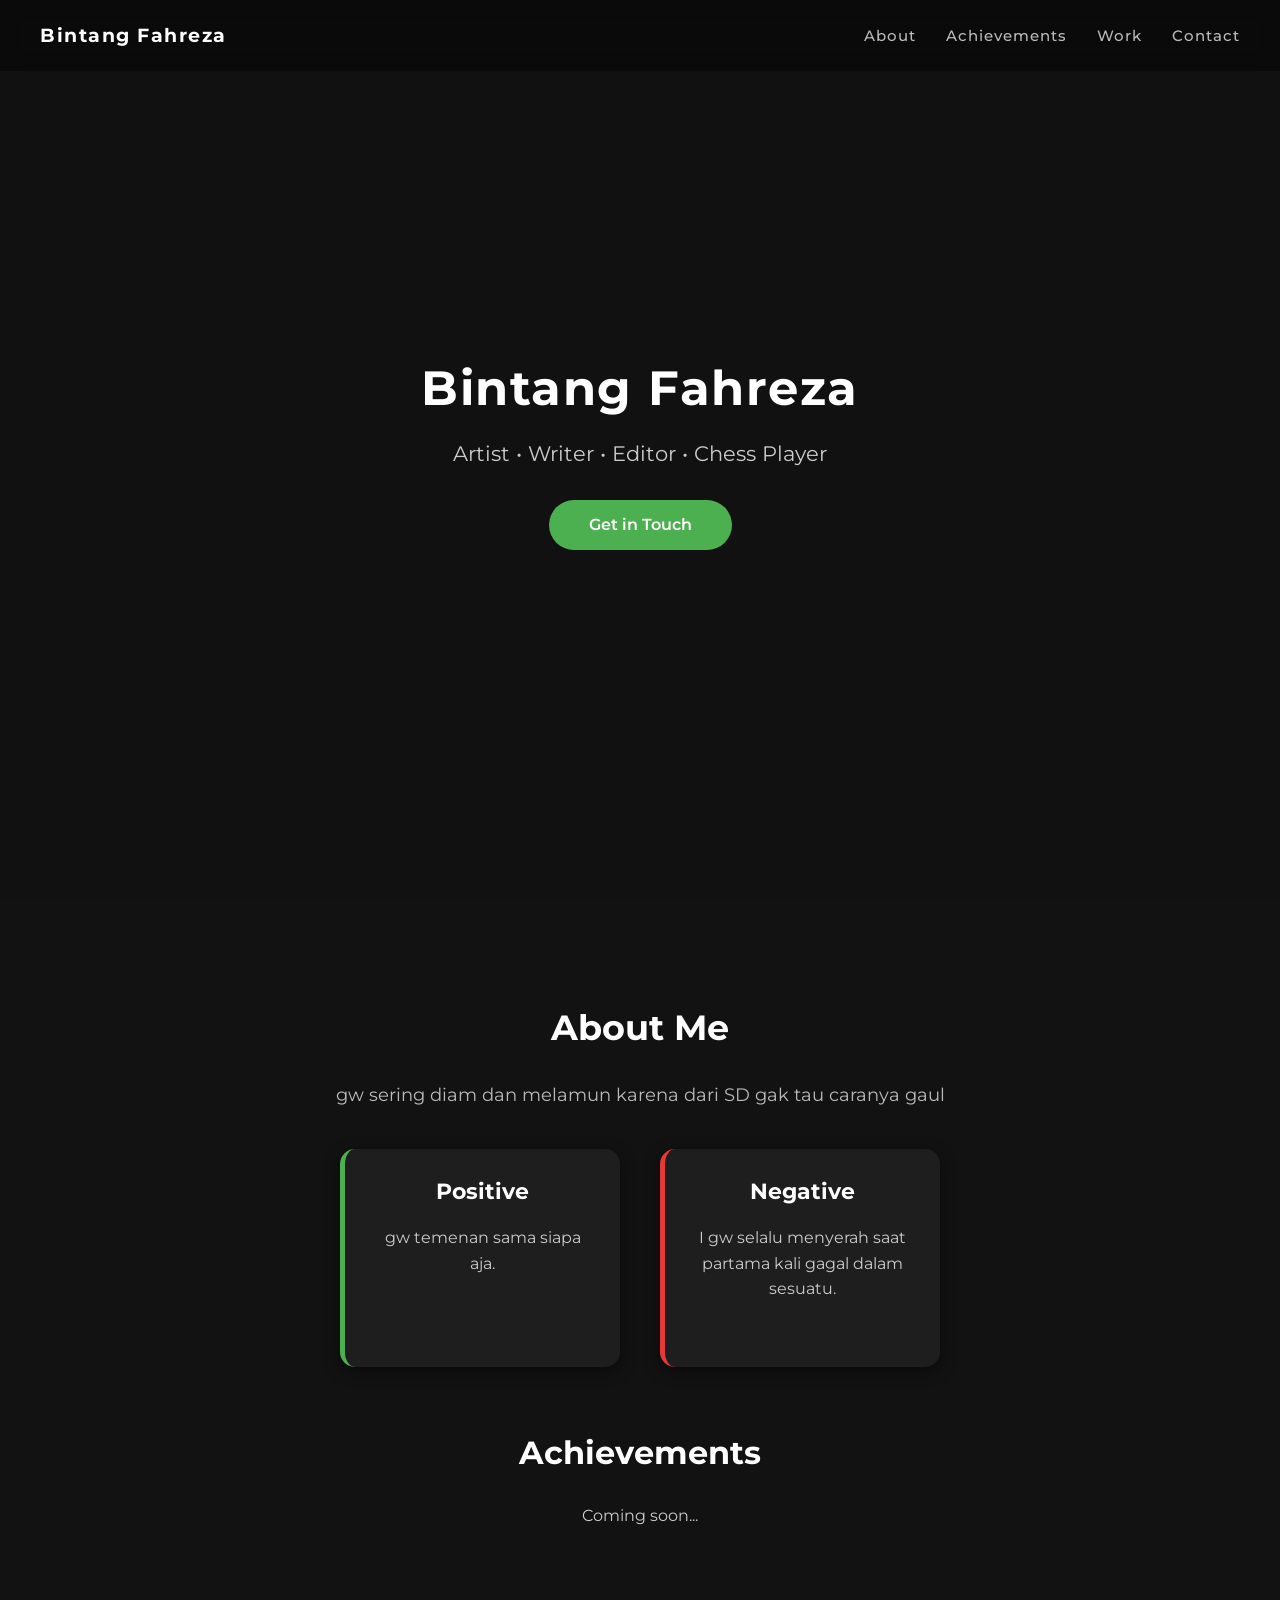
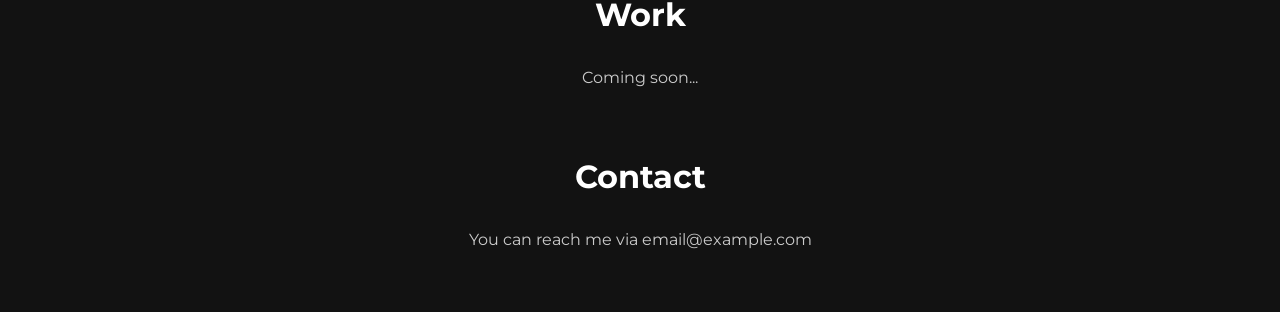
==== index.html @ e03761ab "Add files via upload" ====
<!DOCTYPE html>
<html lang="en">
<head>
  <meta charset="UTF-8" />
  <meta name="viewport" content="width=device-width, initial-scale=1" />
  <title>Bintang Fahreza</title>
  <link rel="stylesheet" href="styles.css" />
</head>
<body>

<header class="navbar">
  <a href="#" class="nav-logo" aria-label="Homepage">Bintang Fahreza</a>
  <nav>
    <ul class="nav-links" role="menubar">
      <li role="none"><a role="menuitem" href="#about">About</a></li>
      <li role="none"><a role="menuitem" href="#achievements">Achievements</a></li>
      <li role="none"><a role="menuitem" href="#work">Work</a></li>
      <li role="none"><a role="menuitem" href="#contact">Contact</a></li>
    </ul>
  </nav>
</header>

<div class="hero">
  <div class="parallax-bg" id="parallax"></div>
  <div class="overlay"></div>
  <div class="hero-text">
    <h1>Bintang Fahreza</h1>
    <p>Artist • Writer • Editor • Chess Player</p>
    <a href="#contact" class="btn">Get in Touch</a>
  </div>
</div>

<section id="about" class="about">
  <h2>About Me</h2>
  <p>gw sering diam dan melamun karena dari SD gak  tau caranya gaul</p>

  <div class="flags">
    <div class="flag green">
      <h3>Positive</h3>
      <p>gw temenan sama siapa aja.</p>
    </div>
    <div class="flag red">
      <h3>Negative</h3>
      <p>I gw selalu menyerah saat partama kali gagal dalam sesuatu.</p>
    </div>
  </div>
</section>

<!-- Add these sections as placeholders -->
<section id="achievements" class="achievements">
  <h2>Achievements</h2>
  <p>Coming soon...</p>
</section>

<section id="work" class="work">
  <h2>Work</h2>
  <p>Coming soon...</p>
</section>

<section id="contact" class="contact">
  <h2>Contact</h2>
  <p>You can reach me via email@example.com</p>
</section>

<script src="script.js"></script>
</body>
</html>
---- styles.css ----
@import url('https://fonts.googleapis.com/css2?family=Montserrat:wght@400;700&display=swap');

* {
  margin: 0;
  padding: 0;
  box-sizing: border-box;
}

html {
  scroll-behavior: smooth;
}

body {
  font-family: 'Montserrat', sans-serif;
  background: #121212;
  color: #e0e0e0;
  line-height: 1.6;
}

h1, h2, h3 {
  font-weight: 700;
  color: #ffffff;
}

.navbar {
  position: fixed;
  top: 0;
  left: 0;
  width: 100%;
  padding: 20px 40px;
  display: flex;
  align-items: center;
  justify-content: space-between;
  background: rgba(0, 0, 0, 0.4);
  backdrop-filter: blur(10px);
  z-index: 999;
}

.nav-logo {
  font-size: 1.2rem;
  letter-spacing: 1.5px;
  color: #ffffff;
  font-weight: 700;
  text-decoration: none;
}

.nav-links {
  list-style: none;
  display: flex;
  gap: 30px;
}

.nav-links a {
  color: #bbbbbb;
  text-decoration: none;
  font-size: 0.95rem;
  letter-spacing: 1px;
  transition: color 0.3s ease;
  font-weight: 500;
}

.nav-links a:hover,
.nav-links a:focus {
  color: #4caf50;
  outline: none;
}

/* Hero section */
.hero {
  height: 100vh;
  position: relative;
  display: flex;
  align-items: center;
  justify-content: center;
  text-align: center;
  padding: 0 20px;
  overflow: hidden;
}

.parallax-bg {
  position: absolute;
  top: 0;
  left: 0;
  width: 100%;
  height: 100%;
  background-image: url('https://uploads.onecompiler.io/44jb4d2kt/44jb77mqy/WhatsApp%20Image%202026-04-04%20at%2009.27.36.jpeg');
  background-size: cover;
  background-position: center;
  will-change: transform;
  z-index: -2;
  filter: brightness(0.6);
  transition: transform 0.3s ease-out;
}

.overlay {
  position: absolute;
  top: 0;
  left: 0;
  width: 100%;
  height: 100%;
  background: rgba(18, 18, 18, 0.7);
  z-index: -1;
}

.hero-text {
  color: #fff;
  max-width: 700px;
}

.hero-text h1 {
  font-size: 3rem;
  margin-bottom: 10px;
  letter-spacing: 1.5px;
}

.hero-text p {
  font-size: 1.3rem;
  margin-bottom: 30px;
  color: #cccccc;
}

/* Button */
.btn {
  background-color: #4caf50;
  color: white;
  padding: 12px 40px;
  border-radius: 30px;
  text-decoration: none;
  font-weight: 600;
  font-size: 1rem;
  transition: background-color 0.3s ease;
  display: inline-block;
}

.btn:hover,
.btn:focus {
  background-color: #388e3c;
  outline: none;
}

/* About section */
.about {
  max-width: 900px;
  margin: 100px auto 60px;
  padding: 0 20px;
  text-align: center;
}

.about h2 {
  font-size: 2.2rem;
  margin-bottom: 25px;
  color: #fff;
}

.about p {
  font-size: 1.1rem;
  margin-bottom: 40px;
  color: #bbb;
}

/* Flags section */
.flags {
  display: flex;
  flex-wrap: wrap;
  justify-content: center;
  gap: 40px;
}

.flag {
  background-color: #1e1e1e;
  border-radius: 15px;
  padding: 25px 30px;
  width: 280px;
  box-shadow: 0 4px 15px rgba(0,0,0,0.5);
  transition: transform 0.3s ease;
}

.flag:hover,
.flag:focus-within {
  transform: translateY(-6px);
}

.flag h3 {
  margin-bottom: 15px;
  font-size: 1.4rem;
}

.flag p {
  font-size: 1rem;
  color: #ccc;
}

/* Color variations */
.flag.green {
  border-left: 5px solid #4caf50;
}

.flag.red {
  border-left: 5px solid #e53935;
}

/* Other sections placeholder styling */
.achievements, .work, .contact {
  max-width: 800px;
  margin: 60px auto;
  padding: 0 20px;
  color: #ccc;
  text-align: center;
}

.achievements h2, .work h2, .contact h2 {
  margin-bottom: 25px;
  color: #fff;
  font-size: 2rem;
}

/* Responsive */
@media (max-width: 760px) {
  .nav-links {
    gap: 18px;
  }

  .hero-text h1 {
    font-size: 2.4rem;
  }
  
  .flags {
    flex-direction: column;
    align-items: center;
  }
}
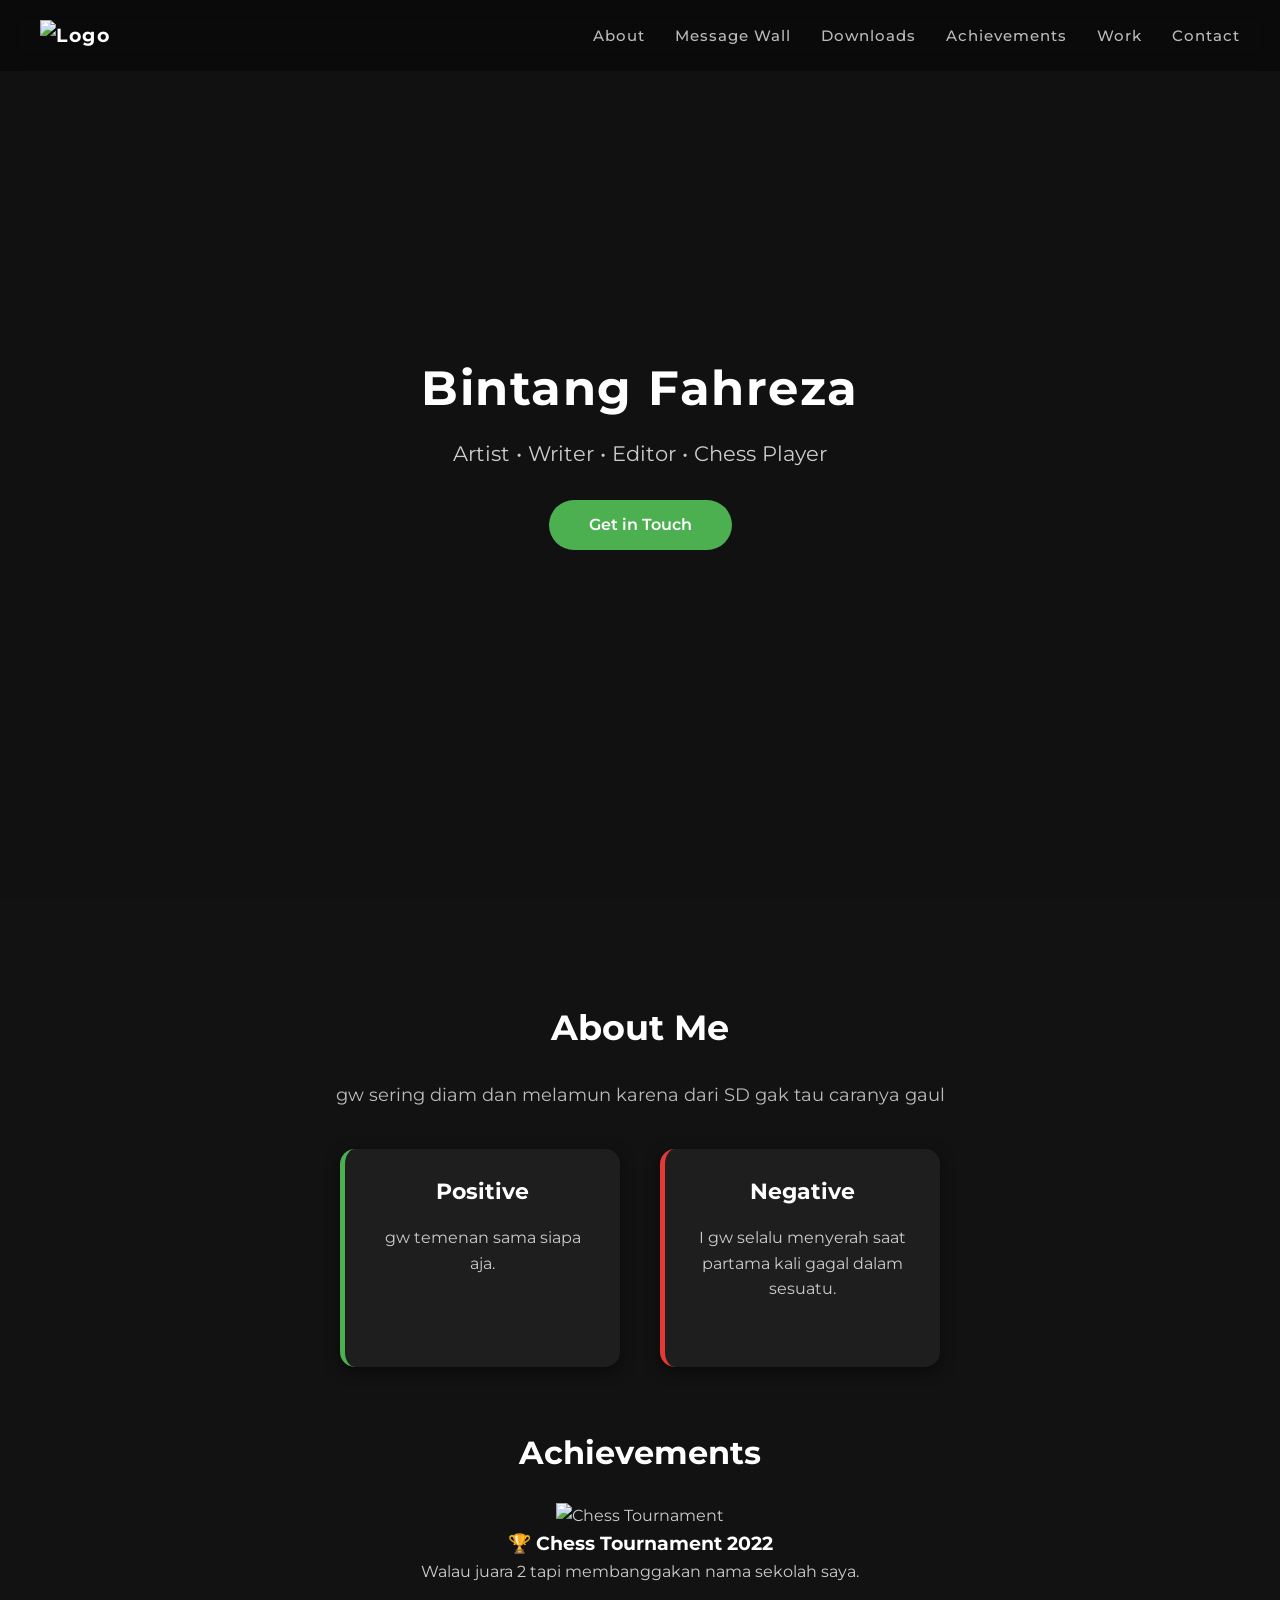
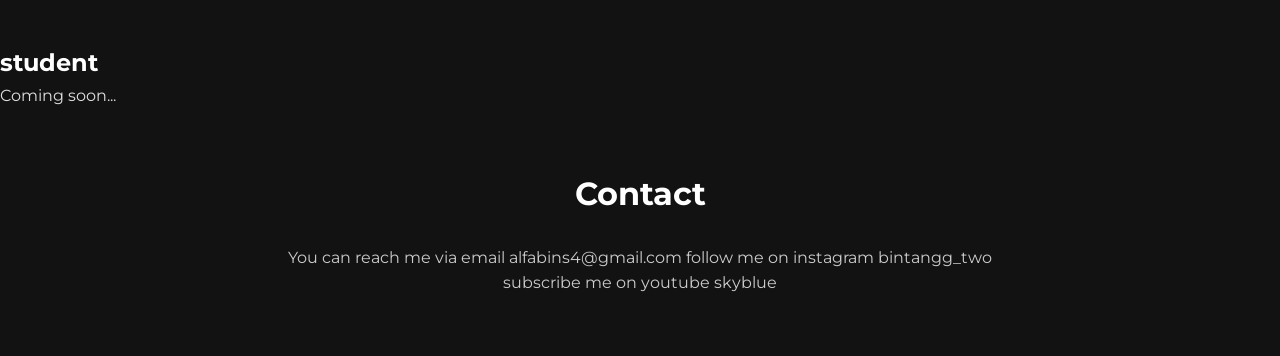
==== commit ee51b06e: "index.html" ====
--- a/index.html
+++ b/index.html
@@ -9,12 +9,16 @@
 <body>
 
 <header class="navbar">
-  <a href="#" class="nav-logo" aria-label="Homepage">Bintang Fahreza</a>
+  <a href="#" class="nav-logo" aria-label="Homepage">
+    <img src="https://via.placeholder.com/40" alt="Logo" class="nav-logo-img" />
+  </a>
   <nav>
     <ul class="nav-links" role="menubar">
       <li role="none"><a role="menuitem" href="#about">About</a></li>
+      <li role="none"><a role="menuitem" href="chat.html">Message Wall</a></li>
+      <li role="none"><a role="menuitem" href="downloads.html">Downloads</a></li>
       <li role="none"><a role="menuitem" href="#achievements">Achievements</a></li>
-      <li role="none"><a role="menuitem" href="#work">Work</a></li>
+      <li role="none"><a role="menuitem" href="#student">Work</a></li>
       <li role="none"><a role="menuitem" href="#contact">Contact</a></li>
     </ul>
   </nav>
@@ -46,20 +50,25 @@
   </div>
 </section>
 
-<!-- Add these sections as placeholders -->
 <section id="achievements" class="achievements">
   <h2>Achievements</h2>
-  <p>Coming soon...</p>
+  <div class="achievement-card">
+    <img src="https://placehold.co/600x400" alt="Chess Tournament" class="achievement-img"/>
+    <h3>🏆 Chess Tournament 2022</h3>
+    <p>Walau juara 2 tapi membanggakan nama sekolah saya.</p>
+  </div>
 </section>
 
-<section id="work" class="work">
-  <h2>Work</h2>
+<section id="student" class="student">
+  <h2>student</h2>
   <p>Coming soon...</p>
 </section>
 
 <section id="contact" class="contact">
   <h2>Contact</h2>
-  <p>You can reach me via email@example.com</p>
+  <p>You can reach me via email alfabins4@gmail.com
+  follow me on instagram bintangg_two
+  subscribe me on youtube skyblue</p>
 </section>
 
 <script src="script.js"></script>
